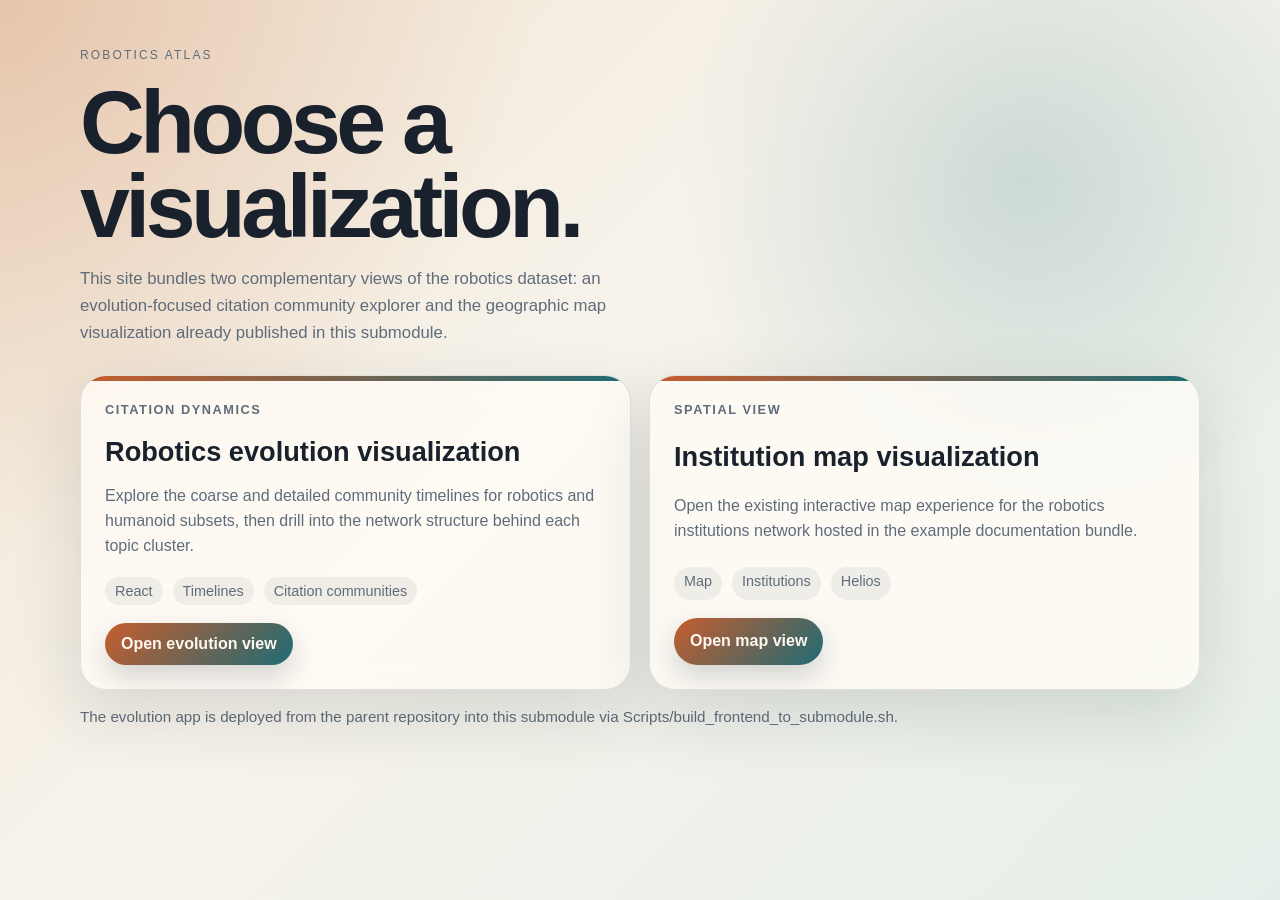
==== index.html @ d26ff2d0 "Add initial HTML structure and styles for robotics visualizations - Created index.html for the main " ====
<!DOCTYPE html>
<html lang="en">
  <head>
    <meta charset="utf-8">
    <meta name="viewport" content="width=device-width, initial-scale=1">
    <title>Robotics Visualizations</title>
    <style>
      :root {
        color-scheme: light;
        --paper: #f6f0e6;
        --ink: #18212c;
        --muted: #5f6c7b;
        --card: rgba(255, 252, 246, 0.82);
        --line: rgba(24, 33, 44, 0.12);
        --accent-a: #c65d2e;
        --accent-b: #1f6b75;
        --shadow: 0 24px 70px rgba(24, 33, 44, 0.14);
      }

      * {
        box-sizing: border-box;
      }

      body {
        margin: 0;
        min-height: 100vh;
        font-family: "Avenir Next", "Segoe UI", sans-serif;
        color: var(--ink);
        background:
          radial-gradient(circle at top left, rgba(198, 93, 46, 0.22), transparent 34%),
          radial-gradient(circle at 80% 20%, rgba(31, 107, 117, 0.18), transparent 28%),
          linear-gradient(135deg, #efe2ce 0%, #f7f3eb 42%, #e5efe9 100%);
      }

      main {
        width: min(1120px, calc(100% - 32px));
        margin: 0 auto;
        padding: 48px 0 64px;
      }

      .hero {
        display: grid;
        gap: 18px;
        margin-bottom: 28px;
      }

      .eyebrow {
        margin: 0;
        font-size: 12px;
        letter-spacing: 0.18em;
        text-transform: uppercase;
        color: var(--muted);
      }

      h1 {
        margin: 0;
        max-width: 10ch;
        font-size: clamp(2.8rem, 7vw, 5.6rem);
        line-height: 0.94;
        letter-spacing: -0.05em;
      }

      .lede {
        margin: 0;
        max-width: 64ch;
        color: var(--muted);
        font-size: 1.05rem;
        line-height: 1.6;
      }

      .grid {
        display: grid;
        grid-template-columns: repeat(auto-fit, minmax(280px, 1fr));
        gap: 18px;
      }

      .card {
        position: relative;
        overflow: hidden;
        display: grid;
        gap: 18px;
        padding: 24px;
        border: 1px solid var(--line);
        border-radius: 26px;
        background: var(--card);
        backdrop-filter: blur(12px);
        box-shadow: var(--shadow);
      }

      .card::before {
        content: "";
        position: absolute;
        inset: 0 auto auto 0;
        width: 100%;
        height: 5px;
        background: linear-gradient(90deg, var(--accent-a), var(--accent-b));
      }

      .label {
        margin: 10px 0 0;
        font-size: 0.8rem;
        font-weight: 700;
        letter-spacing: 0.12em;
        text-transform: uppercase;
        color: var(--muted);
      }

      h2 {
        margin: 0;
        font-size: 1.7rem;
        line-height: 1.05;
      }

      .card p {
        margin: 0;
        color: var(--muted);
        line-height: 1.55;
      }

      .meta {
        display: flex;
        gap: 10px;
        flex-wrap: wrap;
        font-size: 0.9rem;
        color: var(--muted);
      }

      .pill {
        padding: 6px 10px;
        border-radius: 999px;
        background: rgba(24, 33, 44, 0.06);
      }

      .link {
        display: inline-flex;
        align-items: center;
        justify-content: center;
        width: fit-content;
        padding: 12px 16px;
        border-radius: 999px;
        text-decoration: none;
        font-weight: 700;
        color: #fff8f1;
        background: linear-gradient(135deg, var(--accent-a), var(--accent-b));
        transition: transform 0.2s ease, box-shadow 0.2s ease;
        box-shadow: 0 12px 28px rgba(24, 33, 44, 0.18);
      }

      .link:hover {
        transform: translateY(-1px);
        box-shadow: 0 18px 34px rgba(24, 33, 44, 0.22);
      }

      .footer {
        margin-top: 18px;
        color: var(--muted);
        font-size: 0.95rem;
      }

      @media (max-width: 640px) {
        main {
          width: min(100% - 20px, 1120px);
          padding-top: 28px;
        }

        .card {
          padding: 20px;
        }
      }
    </style>
  </head>
  <body>
    <main>
      <section class="hero">
        <p class="eyebrow">Robotics Atlas</p>
        <h1>Choose a visualization.</h1>
        <p class="lede">
          This site bundles two complementary views of the robotics dataset: an evolution-focused citation community explorer and the geographic map visualization already published in this submodule.
        </p>
      </section>

      <section class="grid">
        <article class="card">
          <p class="label">Citation Dynamics</p>
          <h2>Robotics evolution visualization</h2>
          <p>
            Explore the coarse and detailed community timelines for robotics and humanoid subsets, then drill into the network structure behind each topic cluster.
          </p>
          <div class="meta">
            <span class="pill">React</span>
            <span class="pill">Timelines</span>
            <span class="pill">Citation communities</span>
          </div>
          <a class="link" href="evolution/">Open evolution view</a>
        </article>

        <article class="card">
          <p class="label">Spatial View</p>
          <h2>Institution map visualization</h2>
          <p>
            Open the existing interactive map experience for the robotics institutions network hosted in the example documentation bundle.
          </p>
          <div class="meta">
            <span class="pill">Map</span>
            <span class="pill">Institutions</span>
            <span class="pill">Helios</span>
          </div>
          <a class="link" href="dist_example_maps/docs/example/maps.html">Open map view</a>
        </article>
      </section>

      <p class="footer">The evolution app is deployed from the parent repository into this submodule via Scripts/build_frontend_to_submodule.sh.</p>
    </main>
  </body>
</html>
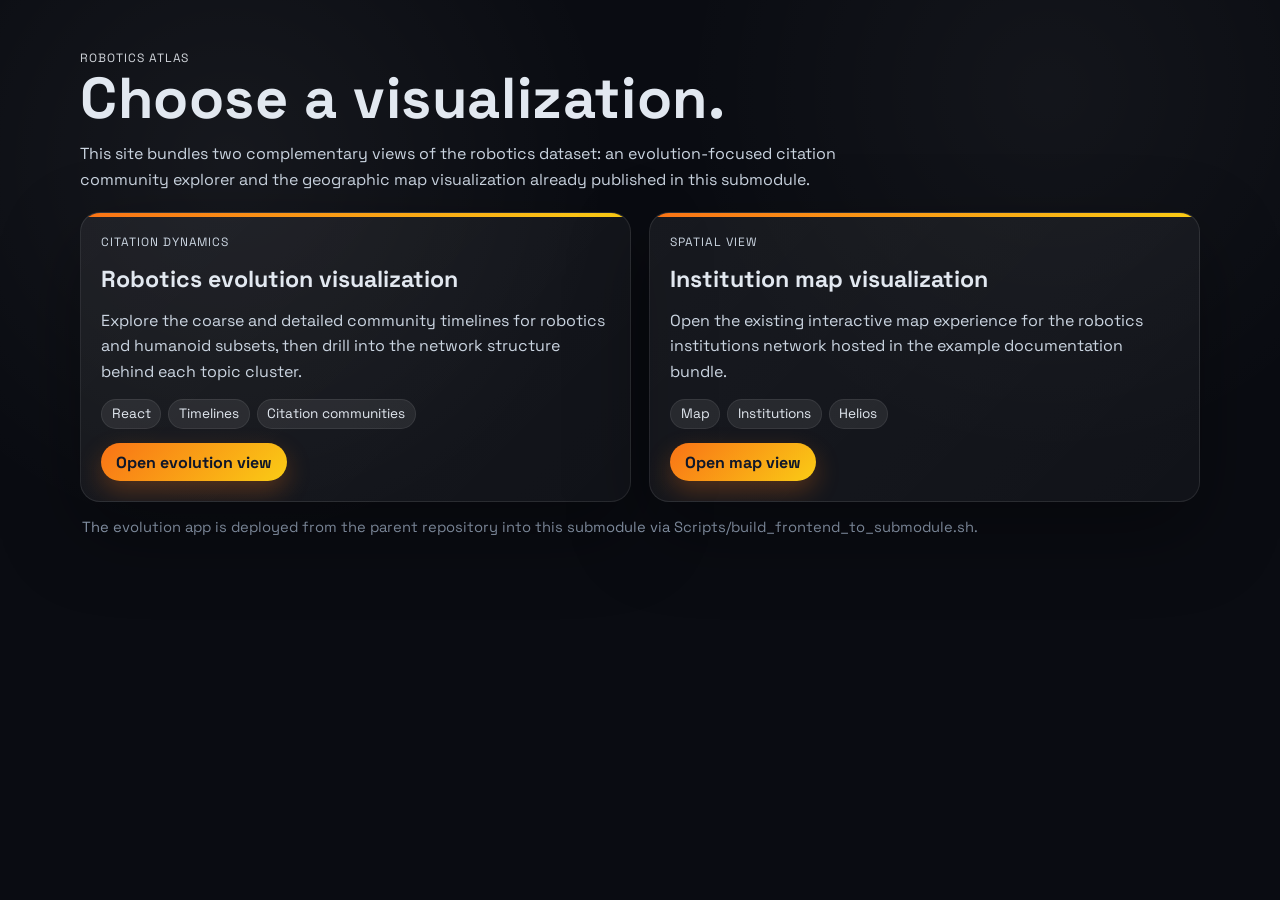
==== commit 3d3f8e4b: "Refactor styles and scripts for improved design consistency and performance - Removed obsolete CSS f" ====
--- a/index.html
+++ b/index.html
@@ -1,76 +1,83 @@
 <!DOCTYPE html>
 <html lang="en">
   <head>
-    <meta charset="utf-8">
-    <meta name="viewport" content="width=device-width, initial-scale=1">
+    <meta charset="utf-8" />
+    <meta name="viewport" content="width=device-width, initial-scale=1" />
     <title>Robotics Visualizations</title>
     <style>
+      @import url("https://fonts.googleapis.com/css2?family=Space+Grotesk:wght@400;500;600;700&family=Manrope:wght@400;600&display=swap");
+
       :root {
-        color-scheme: light;
-        --paper: #f6f0e6;
-        --ink: #18212c;
-        --muted: #5f6c7b;
-        --card: rgba(255, 252, 246, 0.82);
-        --line: rgba(24, 33, 44, 0.12);
-        --accent-a: #c65d2e;
-        --accent-b: #1f6b75;
-        --shadow: 0 24px 70px rgba(24, 33, 44, 0.14);
+        color-scheme: dark;
+        --bg-base: #0a0c12;
+        --bg-elev-1: rgba(255, 255, 255, 0.06);
+        --bg-elev-2: rgba(255, 255, 255, 0.03);
+        --line-soft: rgba(255, 255, 255, 0.09);
+        --text-main: #e2e8f0;
+        --text-sub: #cbd5e1;
+        --text-muted: #94a3b8;
+        --accent-a: #f97316;
+        --accent-b: #facc15;
+        --shadow: 0 30px 80px rgba(0, 0, 0, 0.35);
       }
 
       * {
         box-sizing: border-box;
       }
 
+      html,
       body {
         margin: 0;
-        min-height: 100vh;
-        font-family: "Avenir Next", "Segoe UI", sans-serif;
-        color: var(--ink);
+        min-height: 100%;
+      }
+
+      body {
+        font-family: "Space Grotesk", "Manrope", system-ui, -apple-system, sans-serif;
+        color: var(--text-main);
         background:
-          radial-gradient(circle at top left, rgba(198, 93, 46, 0.22), transparent 34%),
-          radial-gradient(circle at 80% 20%, rgba(31, 107, 117, 0.18), transparent 28%),
-          linear-gradient(135deg, #efe2ce 0%, #f7f3eb 42%, #e5efe9 100%);
+          radial-gradient(circle at 18% 18%, rgba(255, 255, 255, 0.05), transparent 30%),
+          radial-gradient(circle at 82% 10%, rgba(255, 255, 255, 0.04), transparent 28%),
+          var(--bg-base);
+        text-rendering: optimizeLegibility;
+        -webkit-font-smoothing: antialiased;
+        -moz-osx-font-smoothing: grayscale;
       }
 
       main {
         width: min(1120px, calc(100% - 32px));
         margin: 0 auto;
-        padding: 48px 0 64px;
+        padding: 28px 0 44px;
       }
 
       .hero {
+        padding: 22px 0 18px;
+      }
+
+      .eyebrow {
+        margin: 0;
+        text-transform: uppercase;
+        letter-spacing: 0.08em;
+        font-size: 0.75rem;
+        color: #d1d5db;
+      }
+
+      h1 {
+        margin: 0.2rem 0 0;
+        font-size: clamp(2rem, 5.8vw, 3.6rem);
+        line-height: 1.04;
+        letter-spacing: 0.01em;
+      }
+
+      .lede {
+        margin: 0.75rem 0 0;
+        max-width: 76ch;
+        color: var(--text-sub);
+        line-height: 1.65;
+      }
+
+      .cards {
         display: grid;
-        gap: 18px;
-        margin-bottom: 28px;
-      }
-
-      .eyebrow {
-        margin: 0;
-        font-size: 12px;
-        letter-spacing: 0.18em;
-        text-transform: uppercase;
-        color: var(--muted);
-      }
-
-      h1 {
-        margin: 0;
-        max-width: 10ch;
-        font-size: clamp(2.8rem, 7vw, 5.6rem);
-        line-height: 0.94;
-        letter-spacing: -0.05em;
-      }
-
-      .lede {
-        margin: 0;
-        max-width: 64ch;
-        color: var(--muted);
-        font-size: 1.05rem;
-        line-height: 1.6;
-      }
-
-      .grid {
-        display: grid;
-        grid-template-columns: repeat(auto-fit, minmax(280px, 1fr));
+        grid-template-columns: repeat(auto-fit, minmax(300px, 1fr));
         gap: 18px;
       }
 
@@ -78,13 +85,12 @@
         position: relative;
         overflow: hidden;
         display: grid;
-        gap: 18px;
-        padding: 24px;
-        border: 1px solid var(--line);
-        border-radius: 26px;
-        background: var(--card);
-        backdrop-filter: blur(12px);
+        gap: 14px;
+        border-radius: 20px;
+        border: 1px solid var(--line-soft);
+        background: linear-gradient(135deg, var(--bg-elev-1), var(--bg-elev-2));
         box-shadow: var(--shadow);
+        padding: 1.25rem;
       }
 
       .card::before {
@@ -92,79 +98,77 @@
         position: absolute;
         inset: 0 auto auto 0;
         width: 100%;
-        height: 5px;
-        background: linear-gradient(90deg, var(--accent-a), var(--accent-b));
+        height: 4px;
+        background: linear-gradient(135deg, var(--accent-a), var(--accent-b));
       }
 
       .label {
-        margin: 10px 0 0;
-        font-size: 0.8rem;
-        font-weight: 700;
-        letter-spacing: 0.12em;
+        margin: 0;
+        font-size: 0.75rem;
         text-transform: uppercase;
-        color: var(--muted);
+        letter-spacing: 0.08em;
+        color: #d1d5db;
       }
 
       h2 {
         margin: 0;
-        font-size: 1.7rem;
-        line-height: 1.05;
+        font-size: 1.45rem;
+        line-height: 1.2;
       }
 
       .card p {
         margin: 0;
-        color: var(--muted);
-        line-height: 1.55;
+        color: var(--text-sub);
+        line-height: 1.6;
       }
 
       .meta {
         display: flex;
-        gap: 10px;
         flex-wrap: wrap;
-        font-size: 0.9rem;
-        color: var(--muted);
+        gap: 0.45rem;
       }
 
       .pill {
-        padding: 6px 10px;
+        display: inline-block;
         border-radius: 999px;
-        background: rgba(24, 33, 44, 0.06);
-      }
-
-      .link {
-        display: inline-flex;
-        align-items: center;
-        justify-content: center;
+        border: 1px solid rgba(255, 255, 255, 0.08);
+        background: rgba(255, 255, 255, 0.08);
+        color: var(--text-main);
+        padding: 0.35rem 0.6rem;
+        font-size: 0.85rem;
+      }
+
+      .cta {
         width: fit-content;
-        padding: 12px 16px;
         border-radius: 999px;
+        padding: 0.55rem 0.95rem;
+        font-weight: 700;
         text-decoration: none;
-        font-weight: 700;
-        color: #fff8f1;
+        color: #0f172a;
         background: linear-gradient(135deg, var(--accent-a), var(--accent-b));
-        transition: transform 0.2s ease, box-shadow 0.2s ease;
-        box-shadow: 0 12px 28px rgba(24, 33, 44, 0.18);
-      }
-
-      .link:hover {
+        box-shadow: 0 10px 24px rgba(249, 115, 22, 0.28);
+        transition: transform 0.18s ease, box-shadow 0.18s ease;
+      }
+
+      .cta:hover {
         transform: translateY(-1px);
-        box-shadow: 0 18px 34px rgba(24, 33, 44, 0.22);
+        box-shadow: 0 14px 26px rgba(249, 115, 22, 0.34);
       }
 
       .footer {
-        margin-top: 18px;
-        color: var(--muted);
-        font-size: 0.95rem;
-      }
-
-      @media (max-width: 640px) {
+        margin: 16px 2px 0;
+        color: var(--text-muted);
+        font-size: 0.92rem;
+      }
+
+      @media (max-width: 700px) {
         main {
           width: min(100% - 20px, 1120px);
-          padding-top: 28px;
+          padding-top: 14px;
         }
 
-        .card {
-          padding: 20px;
+        .hero {
+          padding-top: 12px;
         }
       }
     </style>
@@ -179,7 +183,7 @@
         </p>
       </section>
 
-      <section class="grid">
+      <section class="cards">
         <article class="card">
           <p class="label">Citation Dynamics</p>
           <h2>Robotics evolution visualization</h2>
@@ -191,7 +195,7 @@
             <span class="pill">Timelines</span>
             <span class="pill">Citation communities</span>
           </div>
-          <a class="link" href="evolution/">Open evolution view</a>
+          <a class="cta" href="evolution/">Open evolution view</a>
         </article>
 
         <article class="card">
@@ -205,7 +209,7 @@
             <span class="pill">Institutions</span>
             <span class="pill">Helios</span>
           </div>
-          <a class="link" href="dist_example_maps/docs/example/maps.html">Open map view</a>
+          <a class="cta" href="dist_example_maps/docs/example/maps.html">Open map view</a>
         </article>
       </section>
 
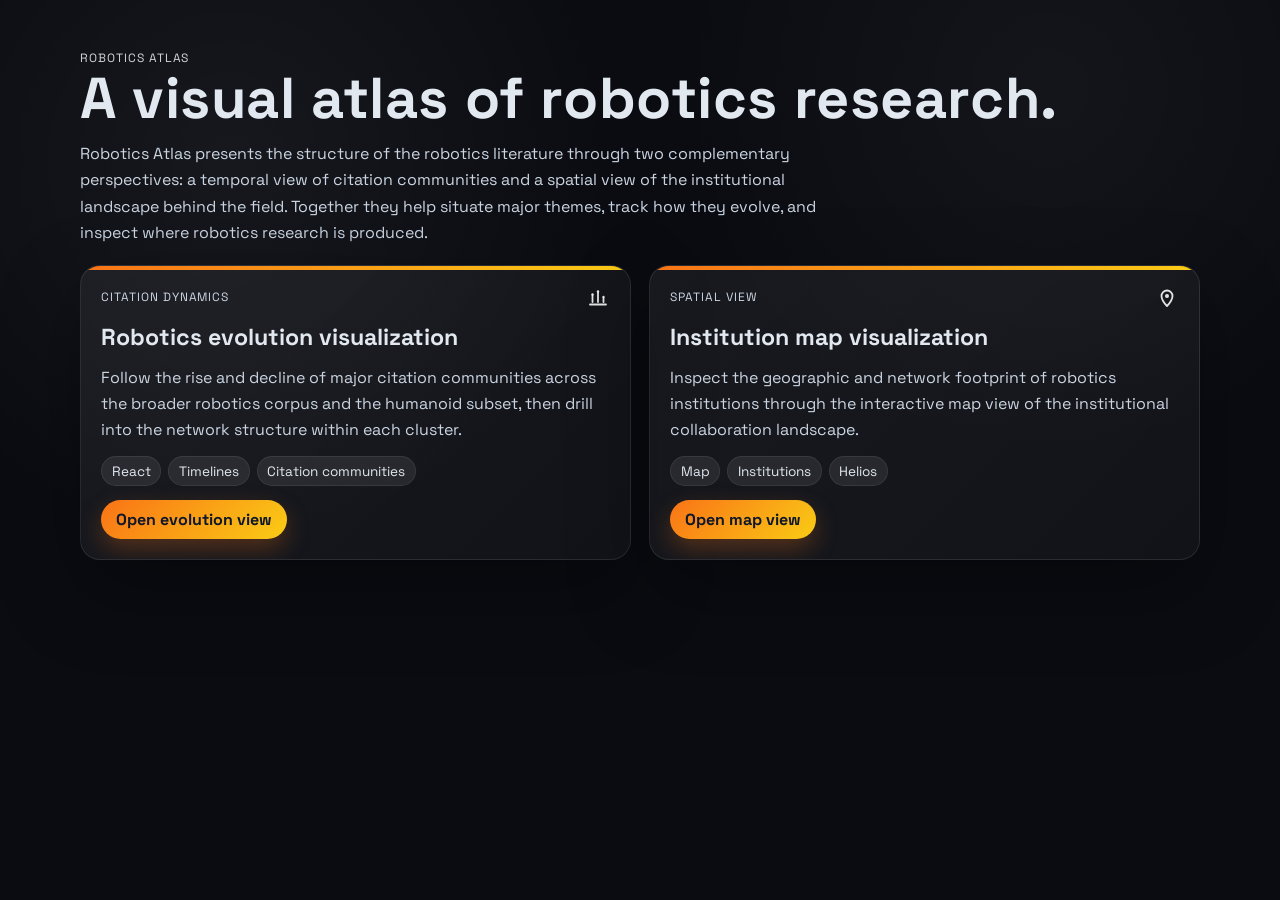
==== commit d2467912: "Update index.html title and enhance card layout with icons for improved visualization" ====
--- a/index.html
+++ b/index.html
@@ -3,7 +3,7 @@
   <head>
     <meta charset="utf-8" />
     <meta name="viewport" content="width=device-width, initial-scale=1" />
-    <title>Robotics Visualizations</title>
+    <title>Robotics Atlas</title>
     <style>
       @import url("https://fonts.googleapis.com/css2?family=Space+Grotesk:wght@400;500;600;700&family=Manrope:wght@400;600&display=swap");
 
@@ -93,6 +93,20 @@
         padding: 1.25rem;
       }
 
+      .card-head {
+        display: flex;
+        align-items: center;
+        justify-content: space-between;
+        gap: 1rem;
+      }
+
+      .card-icon {
+        width: 24px;
+        height: 24px;
+        flex: 0 0 auto;
+        color: rgba(255, 255, 255, 0.88);
+      }
+
       .card::before {
         content: "";
         position: absolute;
@@ -177,18 +191,33 @@
     <main>
       <section class="hero">
         <p class="eyebrow">Robotics Atlas</p>
-        <h1>Choose a visualization.</h1>
+        <h1>A visual atlas of robotics research.</h1>
         <p class="lede">
-          This site bundles two complementary views of the robotics dataset: an evolution-focused citation community explorer and the geographic map visualization already published in this submodule.
+          Robotics Atlas presents the structure of the robotics literature through two complementary perspectives: a temporal view of citation communities and a spatial view of the institutional landscape behind the field. Together they help situate major themes, track how they evolve, and inspect where robotics research is produced.
         </p>
       </section>
 
       <section class="cards">
         <article class="card">
-          <p class="label">Citation Dynamics</p>
+          <div class="card-head">
+            <p class="label">Citation Dynamics</p>
+            <svg class="card-icon" viewBox="0 0 24 24" aria-hidden="true">
+              <path
+                d="M4 18.5h16M6.5 16V9.5M12 16V6.5M17.5 16v-4"
+                fill="none"
+                stroke="currentColor"
+                stroke-width="1.8"
+                stroke-linecap="round"
+                stroke-linejoin="round"
+              />
+              <circle cx="6.5" cy="8.5" r="1.2" fill="currentColor" />
+              <circle cx="12" cy="5.5" r="1.2" fill="currentColor" />
+              <circle cx="17.5" cy="11" r="1.2" fill="currentColor" />
+            </svg>
+          </div>
           <h2>Robotics evolution visualization</h2>
           <p>
-            Explore the coarse and detailed community timelines for robotics and humanoid subsets, then drill into the network structure behind each topic cluster.
+            Follow the rise and decline of major citation communities across the broader robotics corpus and the humanoid subset, then drill into the network structure within each cluster.
           </p>
           <div class="meta">
             <span class="pill">React</span>
@@ -199,10 +228,23 @@
         </article>
 
         <article class="card">
-          <p class="label">Spatial View</p>
+          <div class="card-head">
+            <p class="label">Spatial View</p>
+            <svg class="card-icon" viewBox="0 0 24 24" aria-hidden="true">
+              <path
+                d="M12 20s-5.5-5.6-5.5-10A5.5 5.5 0 0 1 12 4.5 5.5 5.5 0 0 1 17.5 10c0 4.4-5.5 10-5.5 10Z"
+                fill="none"
+                stroke="currentColor"
+                stroke-width="1.8"
+                stroke-linecap="round"
+                stroke-linejoin="round"
+              />
+              <circle cx="12" cy="10" r="2" fill="currentColor" />
+            </svg>
+          </div>
           <h2>Institution map visualization</h2>
           <p>
-            Open the existing interactive map experience for the robotics institutions network hosted in the example documentation bundle.
+            Inspect the geographic and network footprint of robotics institutions through the interactive map view of the institutional collaboration landscape.
           </p>
           <div class="meta">
             <span class="pill">Map</span>
@@ -212,8 +254,6 @@
           <a class="cta" href="dist_example_maps/docs/example/maps.html">Open map view</a>
         </article>
       </section>
-
-      <p class="footer">The evolution app is deployed from the parent repository into this submodule via Scripts/build_frontend_to_submodule.sh.</p>
     </main>
   </body>
 </html>
